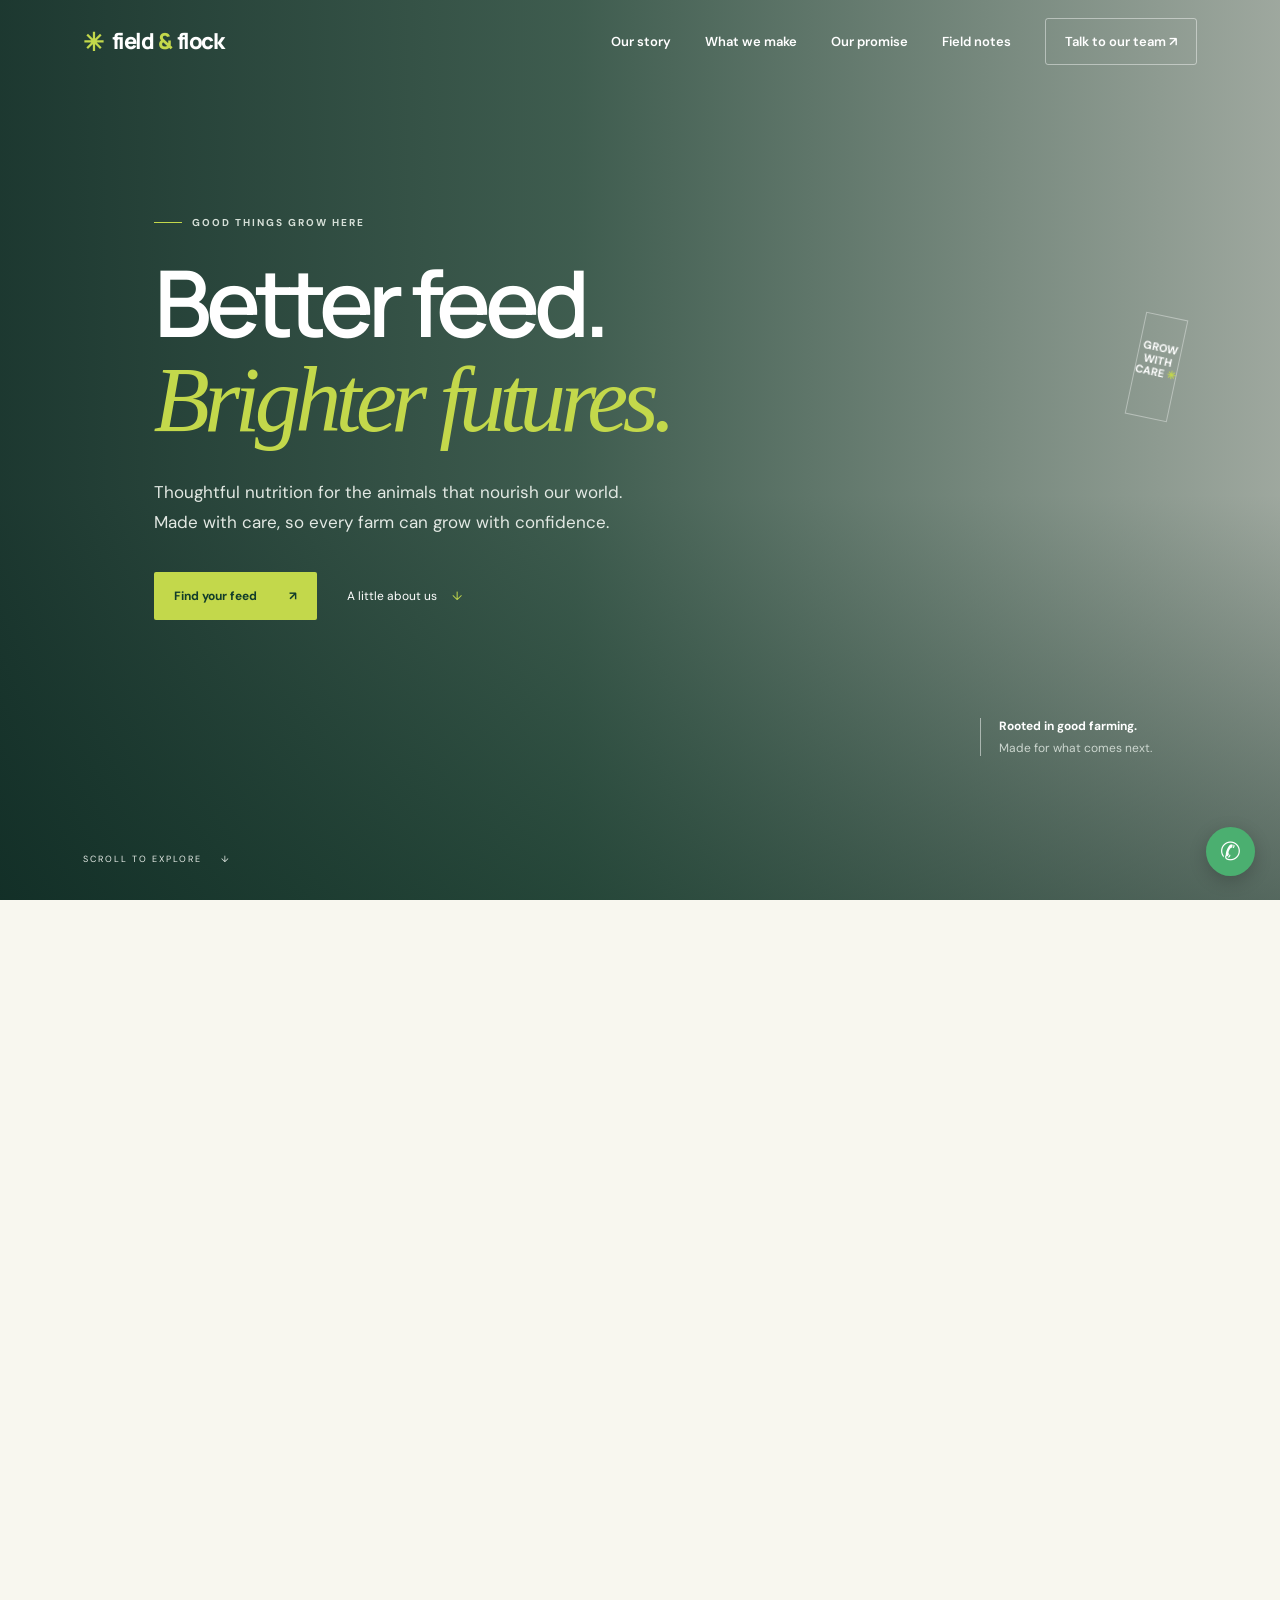
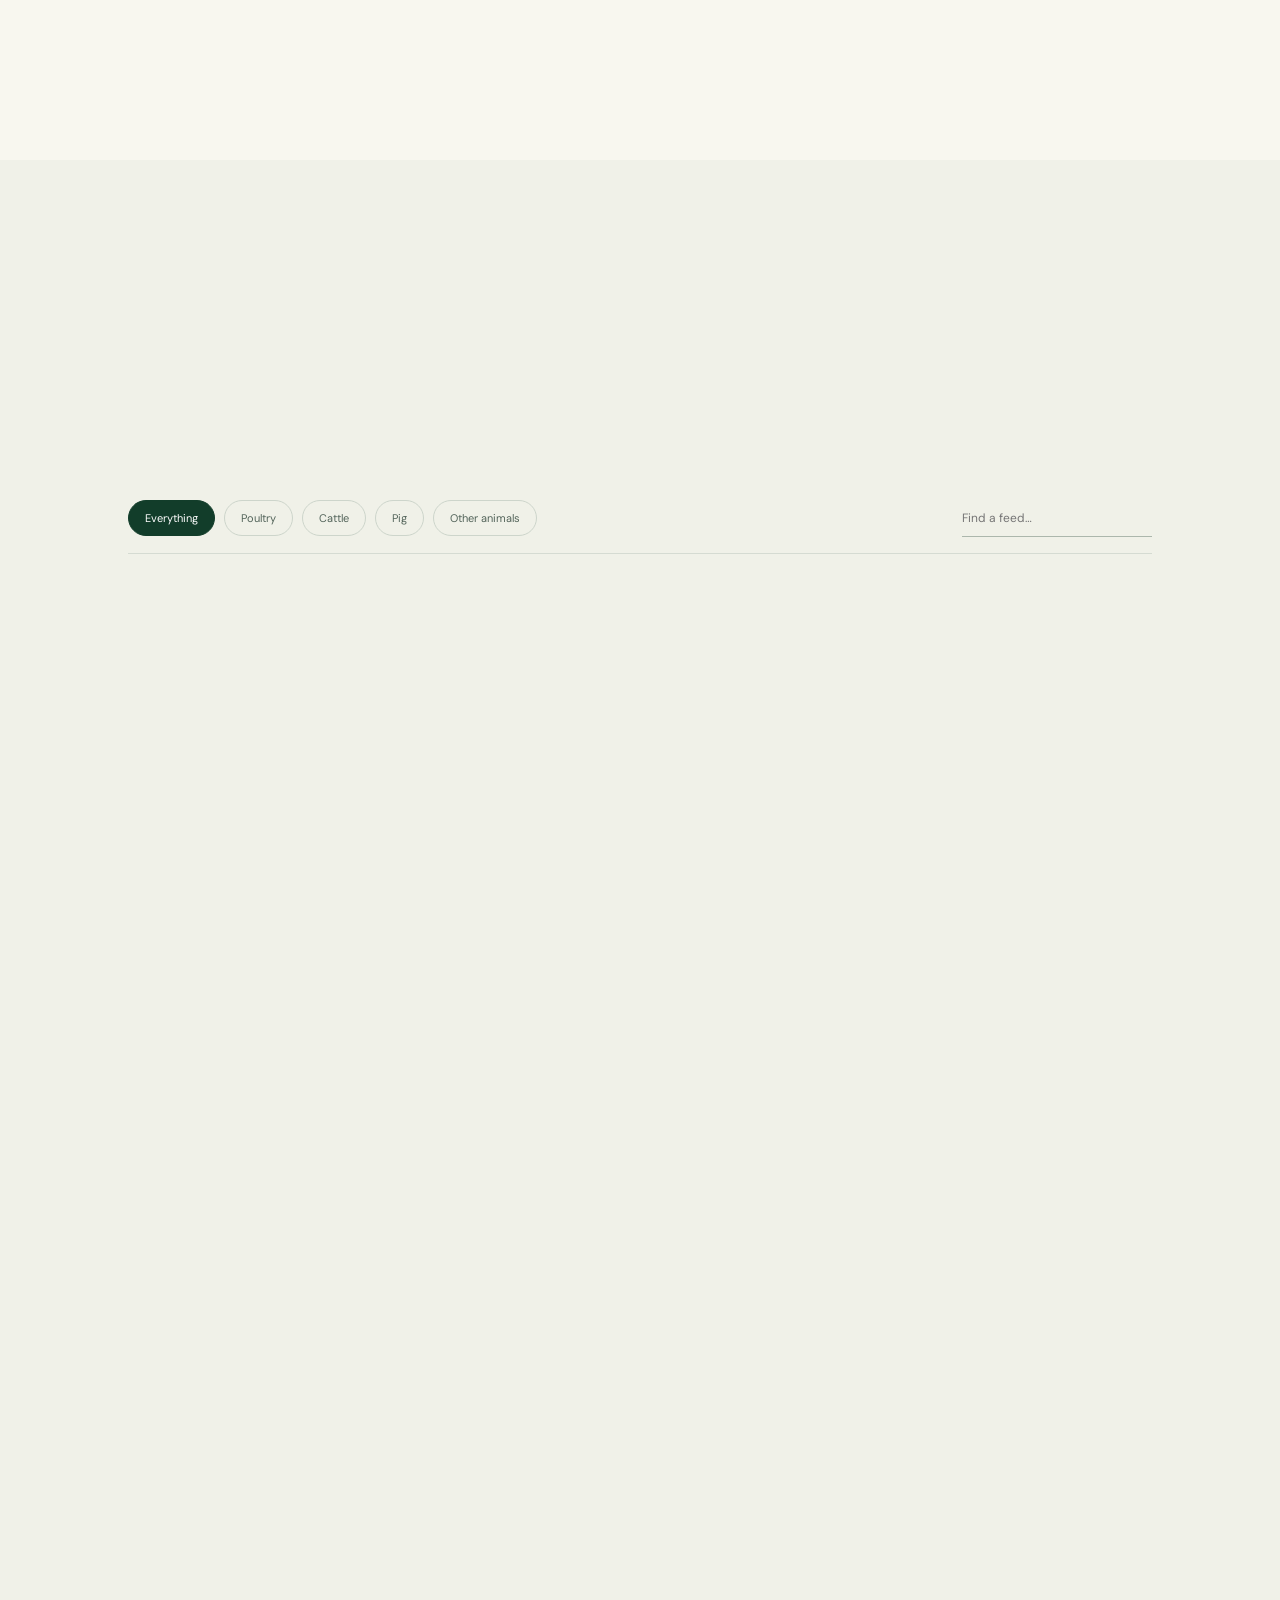
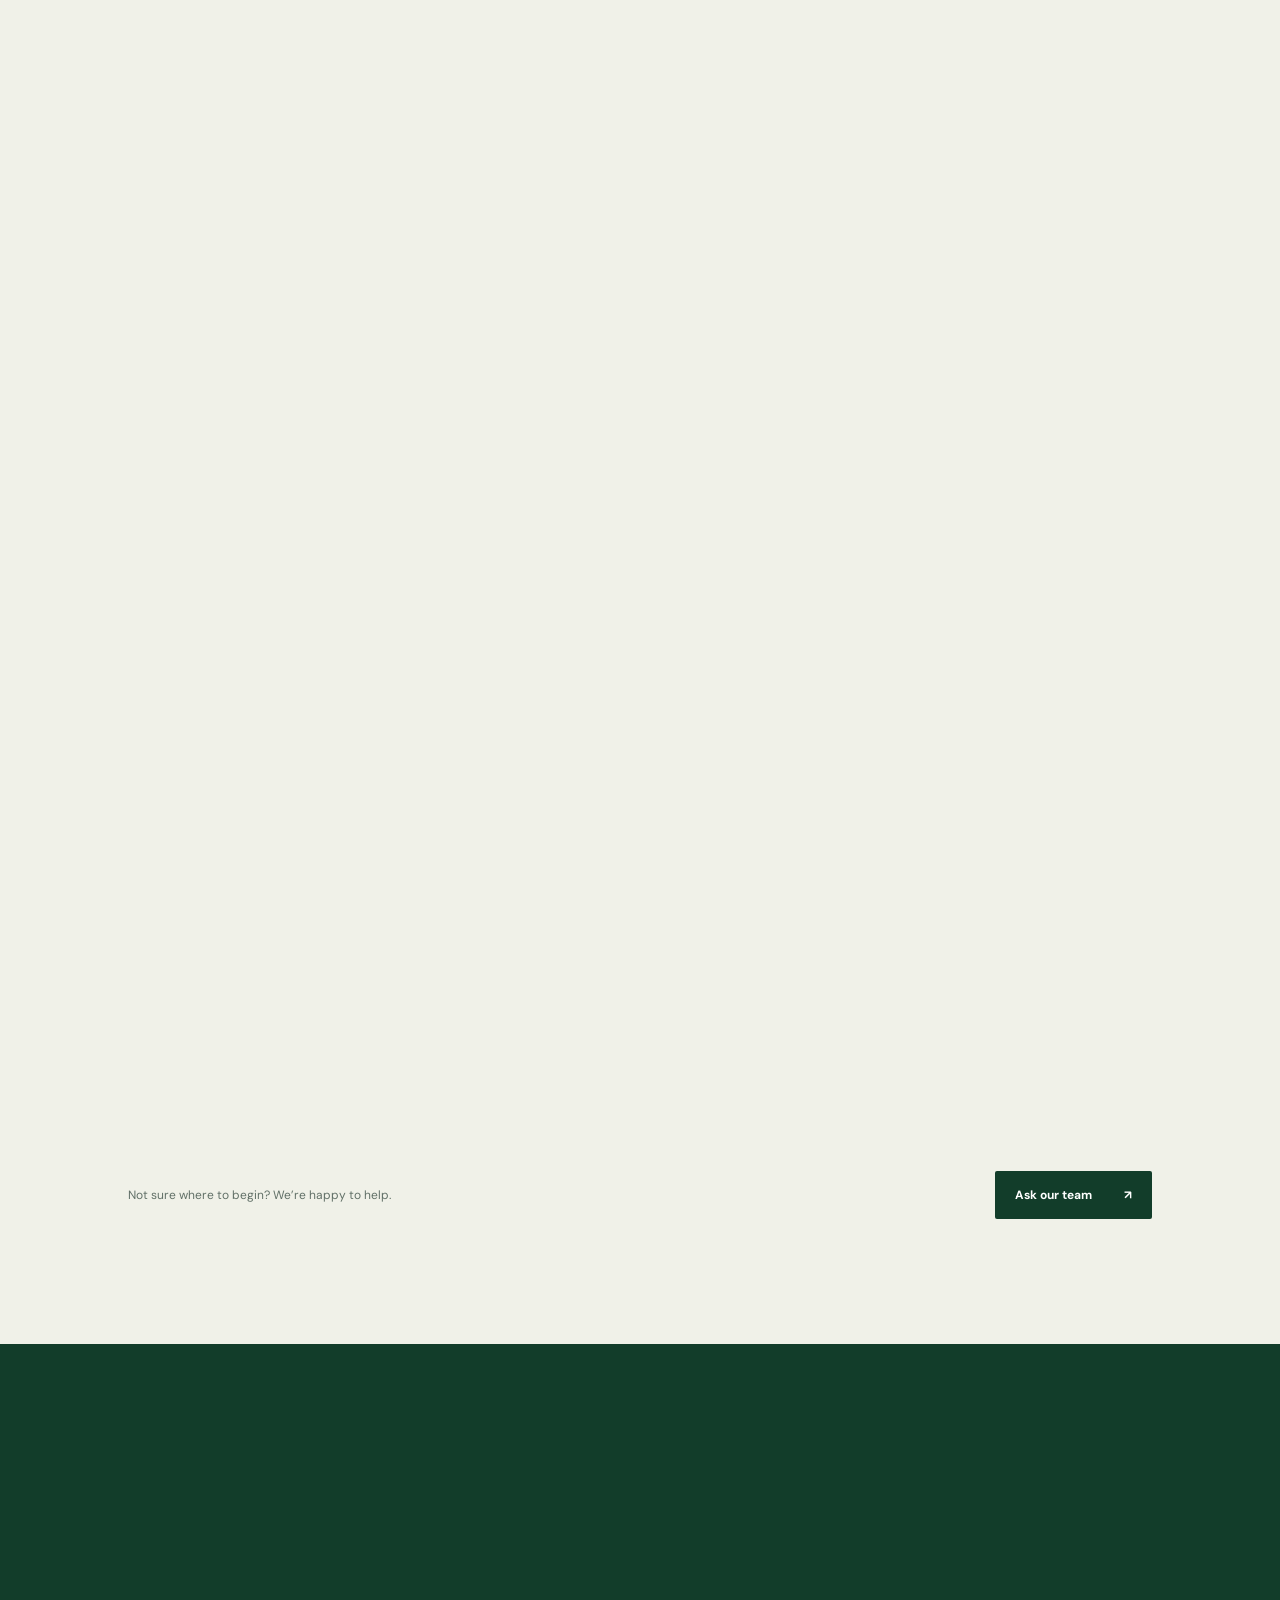
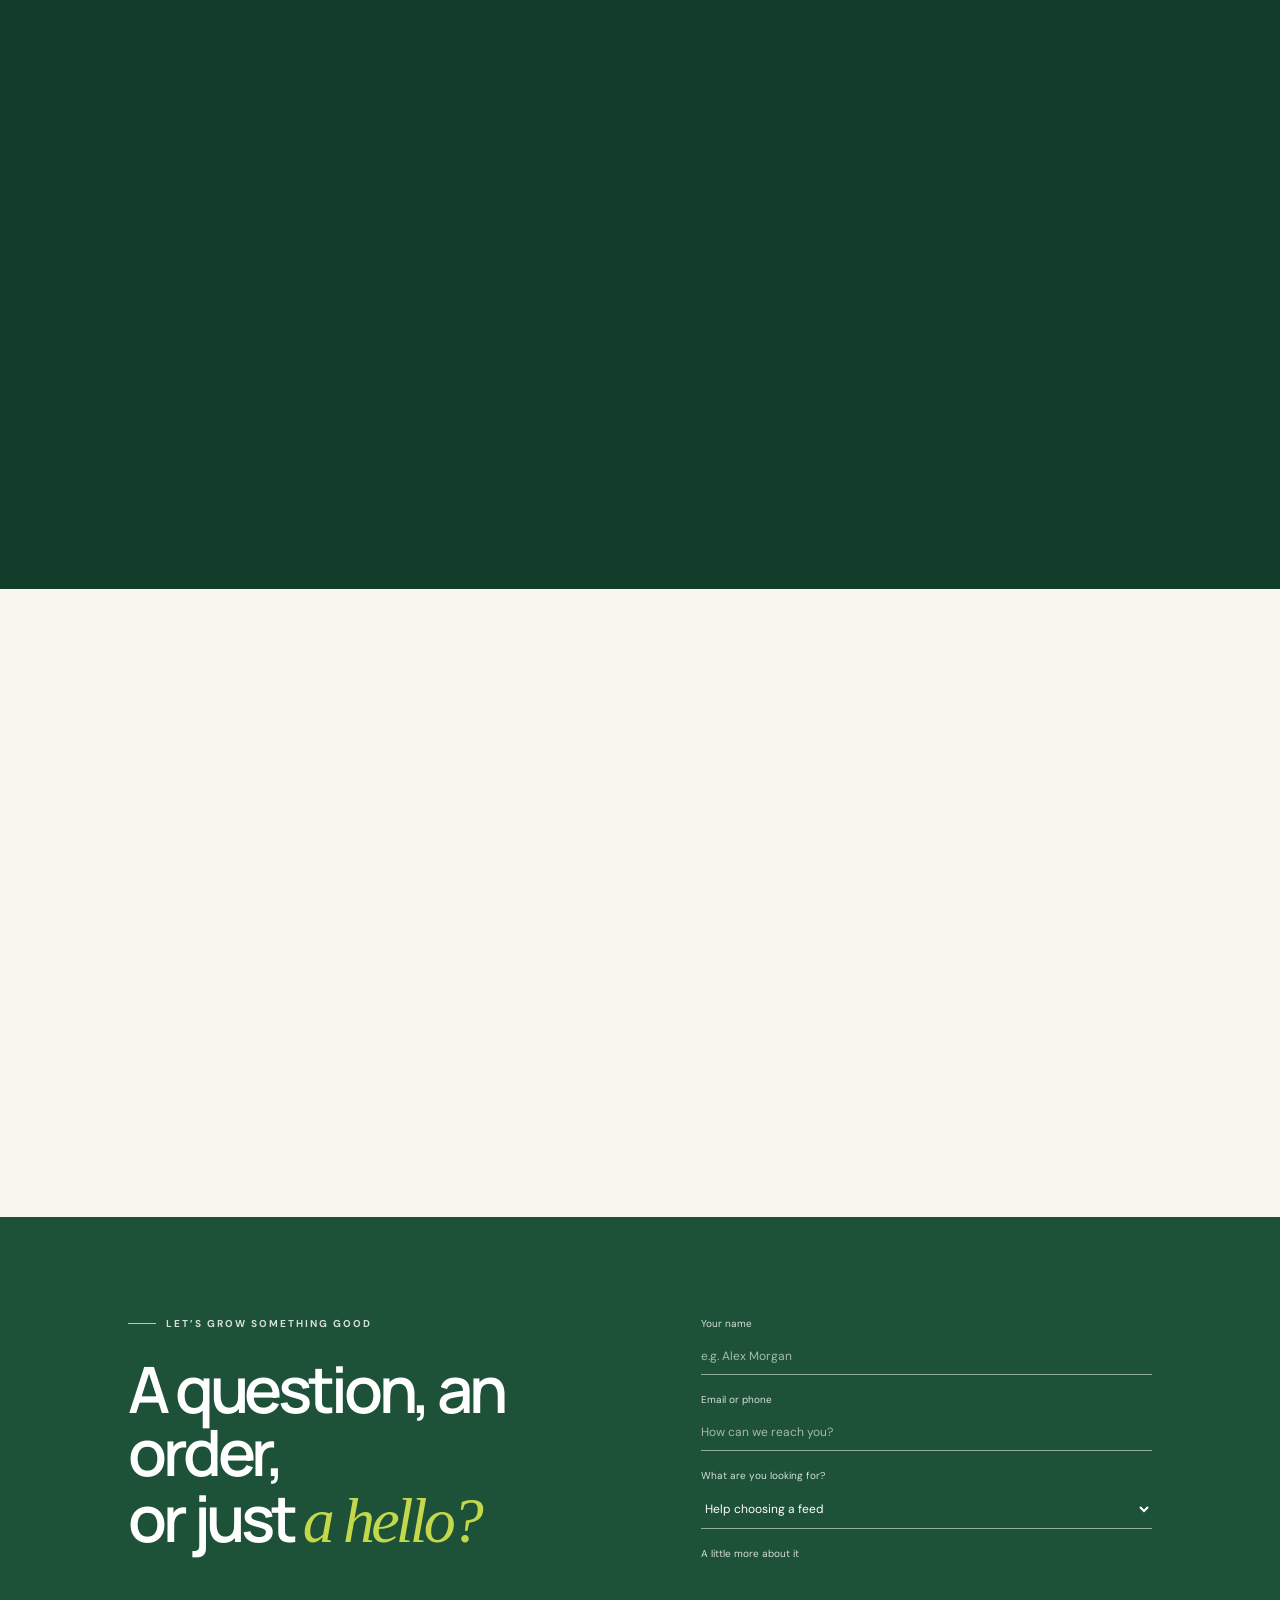
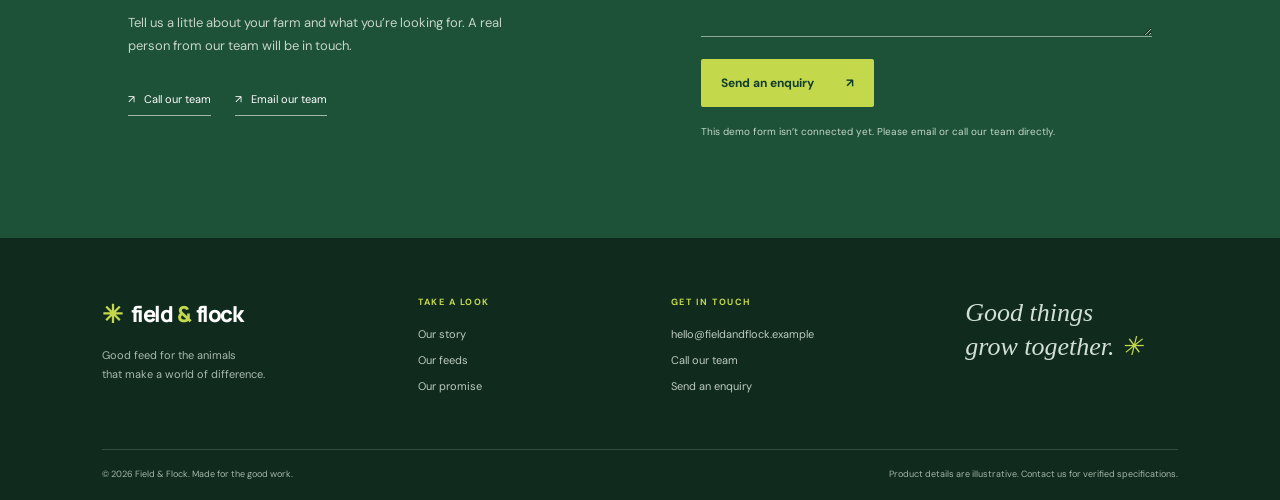
==== index.html @ 7412f7d8 "Project" ====
<!doctype html>
<html lang="en">
    <head>
        <meta charset="utf-8">
    <meta name="viewport" content="width=device-width,initial-scale=1">
    <meta name="description" content="Thoughtfully formulated animal nutrition for healthier herds, flocks and farms.">
    <meta property="og:title" content="Field & Flock — Better feed. Brighter futures.">
    <meta property="og:description" content="Premium animal nutrition made with care. Explore our feed range.">
    <title>Field & Flock — Better feed. Brighter futures.</title>
    <link rel="preconnect" href="https://fonts.googleapis.com">
    <link href="https://fonts.googleapis.com/css2?family=DM+Sans:wght@400;500;600;700&family=Manrope:wght@400;500;600;700;800&display=swap" rel="stylesheet">
    <link rel="stylesheet" href="style.css">
</head>
<body>
    <div class="progress">

    </div>
    <header>
        <a class="logo" href="#home">
            <span class="mark">✳
</span> field<span>&
</span>flock</a><button class="hamb" aria-label="Open menu">☰

    </button>
    <nav>
        <a href="#about">Our story</a>
        <a href="#products">What we make</a>
        <a href="#quality">Our promise</a>
        <a href="#journal">Field notes</a>
        <a class="navcta" href="#contact">Talk to our team ↗</a>
    </nav>
</header>
    <main>
        <section class="hero" id="home">
        <div class="shade">

        </div>
        <div class="hero-content">
            <div class="eyebrow light">
                <i>

                </i> GOOD THINGS GROW HERE</div>
                <h1>Better feed.<br>
                    <em>Brighter futures.</em>
                </h1>
                <p>Thoughtful nutrition for the animals that nourish our world. Made with care, so every farm can grow with confidence.</p>
                <div class="actions">
                    <a class="button lime" href="#products">Find your feed <span>
                        ↗</span>
                    </a>
                    <a class="textlink" href="#about">A little about us <span>↓

                    </span>
                </a>
            </div>
        </div>
        <div class="hero-note">
            <b>Rooted in good farming.</b>
            <span>Made for what comes next.</span>
        </div>
        <div class="scroll">SCROLL TO EXPLORE <span>↓

        </span>
    </div>
    <div class="hero-stamp">GROW<br>WITH<br>CARE <span>✳

    </span>
</div>
</section>
<section class="intro section" id="about">
    <div class="intro-image">
        <img loading="lazy" src="https://images.unsplash.com/photo-1516467508483-a7212febe31a?auto=format&fit=crop&w=1100&q=85" alt="Healthy cattle grazing in a green pasture">
        <div class="image-tag">Good farming starts<br>with good nutrition.</div>
    </div>
    <div class="intro-copy">
        <div class="eyebrow">
            <i>

            </i> A GOOD PLACE TO START</div>
            <h2>We believe better<br>feed makes <em>better days.</em>
            </h2>
            <p>At Field & Flock, we make dependable animal feed for the people who put their heart into farming. Every blend starts with carefully selected ingredients and a simple belief: healthy animals help build thriving farms.</p>
            <p>We’re a growing feed company, built around honest conversations, thoughtful nutrition and showing up for farmers, season after season.</p>
            <a class="underlink" href="#quality">What we stand for <span>↗

            </span>
        </a>
        <div class="values">
            <div>
                <b>01</b>
                <span>Made with care</span>
            </div>
            <div>
                <b>02</b>
                <span>Grounded in science</span>
            </div>
            <div>
                <b>03</b>
                <span>Here for farmers</span>
            </div></div>
        </div>
    </section>
    <section class="products section" id="products">
        <div class="section-head">
            <div>
                <div class="eyebrow">
                    <i>

                    </i> FEED FOR THE GOOD WORK</div>
                    <h2>A good fit for<br>
                        <em>every kind of farm.</em>
                    </h2>
                </div>
                <a class="underlink" href="#contact">Need a hand choosing? <span>↗

                </span>
            </a>
        </div>
        <div class="filters">
            <div class="chips">
                <button class="chip selected" data-filter="all">Everything</button>
                <button class="chip" data-filter="Poultry">Poultry</button>
                <button class="chip" data-filter="Cattle">Cattle</button>
                <button class="chip" data-filter="Pig">Pig</button>
                <button class="chip" data-filter="Other">Other animals</button>
            </div>
            <input id="search" placeholder="Find a feed…" aria-label="Search feeds">
        </div>
        <div class="grid" id="grid">

        </div>
        <div class="catalog">
            <span>Not sure where to begin? We’re happy to help.</span>
            <a class="button dark" href="#contact">Ask our team <span>↗

            </span>
        </a>
    </div>
</section>
<section class="manifesto" id="quality">
    <div class="manifesto-image">

    </div>
    <div class="manifesto-copy">
        <div class="eyebrow light"><i>

        </i> OUR PROMISE</div><h2>Good feed.<br>Good people.<br>
            <em>Good things ahead.</em>
        </h2><p>Quality is more than a checklist. It’s the care we put into ingredient sourcing, the thought behind each formulation, and the relationship that continues long after delivery.</p>
        <div class="promise-list">
            <div>
                <b>01</b>
                <span>
                    <strong>Ingredients with intention</strong>
                    <small>We choose inputs with care and consistency in mind.</small>
                </span>
            </div>
            <div>
                <b>02</b>
                <span>
                    <strong>Nutrition that makes sense</strong>
                    <small>Purposeful blends designed around animal needs.</small>
                </span>
            </div>
            <div>
                <b>03</b>
                <span>
                    <strong>People who pick up</strong>
                    <small>Friendly support from people who understand farms.</small>
                </span>
            </div>
        </div>
        <small class="disclaimer">Product specifications and availability vary. Ask our team for current details.</small>
    </div>
</section>
<section class="notes section" id="journal">
    <div class="section-head">
        <div>
            <div class="eyebrow">
                <i>

                </i> FROM THE FIELD</div>
                <h2>A few things we’ve<br><em>been thinking about.</em></h2>
            </div><span class="quiet">A little know-how goes a long way.</span>
        </div>
        <div class="articles">
            <article>
                <img loading="lazy" src="https://images.unsplash.com/photo-1500382017468-9049fed747ef?auto=format&fit=crop&w=900&q=80" alt="Morning light over green farmland">
                <span>ON THE FARM · 4 MIN READ</span>
                <h3>Small routines that make feeding time count</h3>
                <a href="#contact">Let’s talk good habits ↗</a></article><article>
                    <img loading="lazy" src="https://images.unsplash.com/photo-1546445317-29f4545e9d53?auto=format&fit=crop&w=900&q=80" alt="Chickens in a sunny farmyard">
                    <span>POULTRY · 3 MIN READ</span>
                    <h3>What to keep in mind as your flock grows</h3>
                    <a href="#contact">Ask us about your flock ↗</a>
                </article>
                <article>
                    <img loading="lazy" src="https://images.unsplash.com/photo-1523742811257-3f854b7f1c1e?auto=format&fit=crop&w=900&q=80" alt="Farmer tending to crops">
                    <span>GOOD GROWING · 5 MIN READ</span>
                    <h3>Getting to know what’s in the feed bag</h3>
                    <a href="#contact">We’re here to help ↗</a>
                </article>
            </div>
        </section>
        <section class="quote section" id="contact"><div class="quote-copy">
            <div class="eyebrow light"><i>

            </i> LET’S GROW SOMETHING GOOD</div>
            <h2>A question, an order,<br>or just <em>a hello?</em>
            </h2><p>Tell us a little about your farm and what you’re looking for. A real person from our team will be in touch.</p>
            <div class="contact-lines">
                <a href="tel:+10000000000">↗ &nbsp; Call our team</a>
                <a href="mailto:hello@fieldandflock.example">↗ &nbsp; Email our team</a>
            </div>
        </div>
        <form id="quote-form">
            <label>Your name<input name="name" required placeholder="e.g. Alex Morgan">
            </label>
            <label>Email or phone<input name="reply" required placeholder="How can we reach you?">
            </label>
            <label>What are you looking for?<select name="interest"><option>Help choosing a feed</option>
                <option>Poultry feed</option><option>Cattle feed</option>
                <option>Pig feed</option>
                <option>Other animal feed</option>
                <option>Something else</option>
            </select>
        </label>
        <label>A little more about it<textarea name="message" rows="3" placeholder="Farm, quantity, questions — anything helps.">
        </textarea>
    </label>
    <button class="button lime" type="submit">Send an enquiry <span>↗
    </span>
</button>
<div class="form-status" aria-live="polite">This demo form isn’t connected yet. Please email or call our team directly.</div>
</form>
</section>
</main>
<footer>
    <div class="footer-main">
        <div>
            <a class="logo footlogo" href="#home">
                <span class="mark">✳

                </span> field<span>&

                </span>flock</a>
                <p>Good feed for the animals<br>that make a world of difference.</p>
            </div>
            <div><b>TAKE A LOOK</b>
                <a href="#about">Our story</a>
                <a href="#products">Our feeds</a>
                <a href="#quality">Our promise</a>
            </div>
            <div>
                <b>GET IN TOUCH</b>
                <a href="mailto:hello@fieldandflock.example">hello@fieldandflock.example</a>
                <a href="tel:+10000000000">Call our team</a>
                <a href="#contact">Send an enquiry</a>
            </div>
            <div class="foot-note">Good things<br>grow together. <span>✳

            </span>
        </div>
    </div>
    <div class="footer-bottom">
        <span>© 2026 Field & Flock. Made for the good work.</span>
        <span>Product details are illustrative. Contact us for verified specifications.</span>
    </div>
    </footer>
    <a class="whatsapp" href="https://wa.me/10000000000?text=Hello%2C%20I%20would%20like%20to%20know%20more%20about%20your%20animal%20feeds%20and%20product%20prices." target="_blank" rel="noopener" aria-label="Chat on WhatsApp">✆

    </a>
    <button class="top" aria-label="Back to top">↑

    </button>
    <div class="modal" id="modal" aria-hidden="true">
        <div class="modal-box">
            <button class="close" aria-label="Close">×

            </button>
            <div id="modal-body">

            </div>
        </div>
    </div>
    <script src="script.js">

    </script>
    </body>
    </html>
---- style.css ----
:root{
    --forest:#123d2a;
    --green:#238b45;
    --lime:#c3d84b;
    --cream:#f8f7ef;
    --ink:#17231d;
    --muted:#69756d;
    --serif:Georgia,'Times New Roman',serif
}*{box-sizing:border-box}
html{scroll-behavior:smooth;
    scroll-padding-top:76px
}
body{
    margin:0;
    background:var(--cream);
    color:var(--ink);
    font:15px 'DM Sans',sans-serif
}
h1,h2,h3,p{margin-top:0}h1,h2{font:600 clamp(3rem,6vw,5.7rem)/.98 'Manrope',sans-serif;letter-spacing:-.065em}
h2{font-size:clamp(2.7rem,4.6vw,4.6rem)}h1 em,h2 em{font:italic 500 1em var(--serif);
    letter-spacing:-.06em
}
a{color:inherit;
    text-decoration:none}button,input,textarea,select{font:inherit}
    header{
        height:82px;
        position:fixed;
        z-index:10;
        top:0;
        left:0;
        width:100%;
        display:flex;
        align-items:center;
        justify-content:space-between;
        padding:0 6.5%;color:#fff;transition:.3s
    }
        header.scrolled{
            background:#fff;
            color:var(--forest);
            box-shadow:0 5px 25px #123d2a15
        }
        .logo{font:800 22px Manrope;
            letter-spacing:-1.5px;
            display:flex;
            align-items:center;
            gap:5px}.logo span:not(.mark){color:var(--lime)}.mark{font-size:25px;color:var(--lime);
                margin-right:4px
            }
            nav{display:flex;
                align-items:center;
                gap:34px;
                font-size:13px;
                font-weight:600
            }
            nav a{transition:.2s
            }
            nav a:hover{
                color:var(--lime
                )}
                .navcta{padding:14px 19px;
                    border:1px solid #ffffff70;
                    border-radius:3px
                }
                .scrolled .navcta{border-color:#123d2a30
                }
                .hamb{
                    display:none;
                    background:none;
                    color:inherit;
                    border:0;
                    font-size:25px
                }
                .hero{
                    height:100vh;
                    min-height:710px;
                    background:url('https://images.unsplash.com/photo-1500595046743-cd271d694d30?auto=format&fit=crop&w=2200&q=90') center 48%/cover;
                    position:relative;
                    color:white;
                    overflow:hidden
                }
                .shade{
                    position:absolute;
                    inset:0;
                    background:linear-gradient(90deg,#09271fea 0%,#0d3324c9 45%,#112b2063 100%),linear-gradient(0deg,#09271e80,transparent 45%)
                }
                .hero-content{
                    position:absolute;
                    left:12%;
                    top:24%;
                    max-width:760px;
                    animation:rise .8s ease both
                }
                .eyebrow{
                    font-size:10px;
                    font-weight:700;
                    letter-spacing:2px;
                    color:#64776b;display:flex;
                    gap:10px;
                    align-items:center;
                    margin-bottom:28px
                }
                .eyebrow i{
                    height:1px;
                    width:28px;
                    background:var(--green)
                }
                .eyebrow.light{
                    color:#d6e0d8
                }
                .eyebrow.light i{
                    background:var(--lime)
                }
                .hero h1{
                    font-size:clamp(3.8rem,7.2vw,7rem);
                    margin-bottom:25px
                }
                .hero h1 em{
                    color:var(--lime)}.hero-content>p{font-size:17px;
                        line-height:1.75;
                        color:#e2e8e3;
                        max-width:480px
                    }
                    .actions{
                        display:flex;
                        align-items:center;
                        gap:30px;
                        margin-top:34px
                    }
                    .button{
                        display:inline-flex;
                        justify-content:space-between;
                        align-items:center;
                        gap:32px;
                        padding:16px 20px;
                        border:0;
                        border-radius:2px;
                        font-weight:700;
                        font-size:12px;
                        cursor:pointer;
                        transition:.25s
                    }
                    .button:hover{
                        transform:translateY(-3px);
                        box-shadow:0 10px 25px #0002
                    }
                    .lime{
                        background:var(--lime);
                        color:var(--forest)
                    }
                    .dark{
                        background:var(--forest);
                        color:white
                    }
                    .textlink{
                        font-size:12px}.textlink span{margin-left:12px;
                            color:var(--lime)
                        }
                        .hero-note{
                            position:absolute;
                            right:10%;
                            bottom:16%;
                            border-left:1px solid #ffffff80;
                            padding-left:18px;
                            display:grid;
                            gap:6px;
                            font-size:12px
                        }
                        .hero-note span{
                            color:#ccd6cf
                        }
                        .scroll{
                            position:absolute;
                            bottom:35px;
                            left:6.5%;
                            font-size:9px;
                            letter-spacing:2px;
                            color:#e7ede8}.scroll span{margin-left:15px
                            }
                            .hero-stamp{
                                position:absolute;
                                right:8%;
                                top:35%;
                                border:1px solid #ffffff60;
                                border-radius:50
                                width:104px;
                                height:104px;text-align:center;
                                padding-top:25px;
                                font-size:11px;
                                font-weight:bold;
                                line-height:1.15;
                                transform:rotate(12deg)
                            }
                            .hero-stamp span{
                                color:var(--lime)
                            }
                            .section{padding:125px 10%
                            }
                            .intro{
                                display:grid;
                                grid-template-columns:1fr 1fr;
                                gap:9%;
                                align-items:center
                            }
                            .intro-image{
                                height:610px;
                                position:relative
                            }
                            .intro-image img{
                                width:100%;
                                height:100%;
                                object-fit:cover;
                                border-radius:3px
                            }
                            .image-tag{
                                position:absolute;
                                bottom:28px;
                                left:-25px;
                                background:var(--lime);
                                padding:22px 25px;
                                font:italic 20px var(--serif);
                                line-height:1.2
                            }
                            .intro-copy h2{
                                margin-bottom:28px
                            }
                            .intro-copy p{
                                color:#647067;
                                line-height:1.85;
                                font-size:14px
                            }
                            .underlink{
                                display:inline-flex;
                                gap:32px;
                                padding:10px 0;
                                border-bottom:1px solid #afbaae;
                                font-size:12px;
                                font-weight:bold;
                                margin-top:10px
                            }
                            .underlink span{
                                color:var(--green)
                            }
                            .values{
                                border-top:1px solid #dbe0d7;
                                margin-top:35px;
                                padding-top:22px;
                                display:flex;
                                justify-content:space-between
                            }
                            .values div{
                                display:grid;
                                gap:9px;
                                font-size:11px
                            }.values b{
                                font-size:11px;
                                color:var(--green)
                            }
                            .products{
                                background:#f0f1e8}
                                .section-head{
                                    display:flex;
                                    justify-content:space-between;
                                    align-items:end
                                }
                                .section-head h2{
                                    margin-bottom:0
                                }
                                .filters{
                                    display:flex;
                                    justify-content:space-between;
                                    align-items:center;
                                    margin:48px 0 28px;
                                    border-bottom:1px solid #d5dbd2;
                                    padding-bottom:16px
                                }
                                .chips{
                                    display:flex;
                                    gap:9px
                                }
                                .chip{
                                    background:transparent;
                                    border:1px solid #cdd5cb;
                                    border-radius:30px;
                                    padding:10px 16px;font-size:11px;
                                    color:#53645a;
                                    cursor:pointer
                                }
                                .chip.selected,.chip:hover{
                                    background:var(--forest);
                                    color:white;
                                    border-color:var(--forest)
                                }
                                #search{
                                    border:0;
                                    border-bottom:1px solid #acb7ac;
                                    background:transparent;
                                    padding:10px 0;
                                    outline:none;
                                    width:190px;font-size:12px
                                }
                                .grid{
                                    display:grid;
                                    grid-template-columns:repeat(4,1fr);
                                    gap:16px
                                }
                                .product{
                                    background:#fff;
                                    min-width:0;
                                    transition:.3s
                                }
                                .product:hover{
                                    transform:translateY(-5px);
                                    box-shadow:0 16px 35px #21332614
                                }
                                .bag{
                                    height:220px;
                                    display:grid;place-items:center;
                                    background:#e6eadf;
                                    overflow:hidden;
                                    position:relative
                                }
                                .bag:before{
                                    content:'';
                                    position:absolute;
                                    width:180px;
                                    height:180px;
                                    border:1px solid #fff9;
                                    border-radius:50%
                                }
                                .feedbag{
                                    width:104px;
                                    height:150px;
                                    clip-path:polygon(13% 0,87% 0,100% 100%,0 100%);
                                    background:linear-gradient(90deg,#d5a647,#f1d183 35%,#b77a27);
                                    box-shadow:inset 0 0 14px #70430c77;
                                    position:relative;
                                    z-index:1;
                                    display:grid;align-content:center;
                                    text-align:center;
                                    padding:12px;
                                    color:#fff
                                }
                                .feedbag.green{
                                    background:linear-gradient(90deg,#256648,#58a076 40%,#164732)
                                }
                                .feedbag.red{
                                    background:linear-gradient(90deg,#b54a36,#e77a50 45%,#973622)
                                }
                                .feedbag.blue{
                                    background:linear-gradient(90deg,#49778a,#91bbc0 40%,#335e72)
                                }
                                .feedbag b{
                                    font:800 12px Manrope;
                                    line-height:1.1
                                }
                                .feedbag small{
                                    font-size:7px;
                                    letter-spacing:2px;
                                    margin:8px 0
                                }
                                .feedbag span{
                                    border-top:1px solid #ffffff75;
                                    padding-top:6px;
                                    font-size:8px
                                }
                                .prod-copy{
                                    padding:17px
                                }
                                .badge{
                                    font-size:9px;
                                    -spacing:1px;
                                    text-transform:uppercase;
                                    color:var(--green);
                                    font-weight:700
                                }
                                .prod-copy h3{
                                    font:700 17px Manrope;
                                    margin:9px 0
                                }
                                .prod-copy p{
                                    color:#778078;
                                    font-size:11px;
                                    line-height:1.6;
                                    min-height:38px
                                }
                                .pack{font-size:10px;
                                    color:#637369;
                                    border-top:1px solid #e8ebe5;
                                    padding-top:10px
                                }
                                .card-actions{
                                    display:flex;
                                        justify-content:space-between;
                                        margin-top:17px
                                    }
                                    .card-actions button{
                                        background:none;
                                        border:0;
                                        padding:0;
                                        color:var(--forest);
                                        font-size:10px;
                                        font-weight:bold;
                                        cursor:pointer
                                    }
                                    .card-actions button:last-child{
                                        color:var(--green)
                                    }
                                    .catalog{
                                        display:flex;
                                        justify-content:space-between;
                                        align-items:center;
                                        padding-top:35px;
                                        font-size:12px;
                                        color:#617067
                                    }
                                    .manifesto
                                    {
                                        display:grid;
                                        grid-template-columns:1fr 1fr;
                                        background:var(--forest);
                                        color:white;
                                        min-height:750px
                                    }
                                    .manifesto-image{
                                        background:url('https://images.unsplash.com/photo-1500382017468-9049fed747ef?auto=format&fit=crop&w=1200&q=85') center/cover
                                    }
                                    .manifesto-copy{
                                        padding:100px 14% 75px
                                    }
                                    .manifesto-copy h2{
                                        font-size:clamp(3rem,5vw,5rem)
                                    }
                                    .manifesto-copy h2 em{
                                        color:var(--lime)
                                    }.manifesto-copy>p{
                                            line-height:1.8;
                                            color:#c2d0c5;
                                            font-size:13px;
                                            max-width:440px
                                        }
                                        .promise-list{
                                            margin-top:38px
                                        }
                                        .promise-list>div{
                                            display:flex;
                                            gap:22px;
                                            border-top:1px solid #ffffff38;
                                            padding:19px 0
                                        }
                                        .promise-list b{
                                            color:var(--lime);
                                            font-size:11px
                                        }
                                        .promise-list span{
                                            display:grid;
                                            gap:6px
                                        }
                                        .promise-list strong{
                                            font-size:12px
                                        }
                                        .promise-list small{
                                            font-size:11px;
                                            color:#becbc1
                                        }
                                        .disclaimer{
                                            display:block;
                                            margin-top:32px;
                                            color:#a1b5a5;
                                            font-size:9px
                                        }
                                        .notes .section-head{
                                            margin-bottom:48px
                                        }
                                        .quiet{
                                            font-size:12px;
                                            color:#788279
                                        }
                                        .articles{
                                            display:grid;
                                            grid-template-columns:repeat(3,1fr);
                                            gap:24px
                                        }
                                        .articles article img{
                                            width:100%;
                                            height:245px;
                                            object-fit:cover;
                                            margin-bottom:19px;
                                            transition:.4s
                                        }
                                        .articles article{
                                            overflow:hidden
                                        }
                                        .articles article:hover img{
                                            transform:scale(1.025)
                                        }
                                        .articles article>span{
                                            font-size:9px;
                                            color:#728175;
                                            letter-spacing:1px
                                        }
                                        .articles h3{
                                            font:600 20px/1.3 Manrope;
                                            letter-spacing:-.5px;
                                            margin:12px 0 20px
                                        }
                                        .articles a{
                                            font-size:11px;
                                            font-weight:bold;
                                            color:var(--green)
                                        }
                                        .quote{
                                            background:#1d5138;
                                            color:white;
                                            display:grid;
                                            grid-template-columns:1fr 1fr;
                                            gap:12%;
                                            padding-top:100px;
                                            padding-bottom:100px
                                        }
                                        .quote h2{
                                            font-size:clamp(3rem,5vw,5rem)
                                        }
                                        .quote h2 em{
                                            color:var(--lime)
                                        }
                                        .quote-copy>p{
                                            color:#c5d4c9;
                                            font-size:13px;
                                            line-height:1.8;
                                            max-width:380px
                                        }
                                        .contact-lines{
                                            display:flex;
                                            gap:24px;
                                            margin-top:35px
                                        }
                                        .contact-lines a{
                                            font-size:11px;
                                            border-bottom:1px solid #a2b9a7;
                                            padding-bottom:9px
                                        }
                                        .quote form{
                                            display:grid;
                                            gap:18px
                                        }
                                        .quote label{
                                            display:grid;
                                            gap:8px;
                                            font-size:10px;
                                            color:#d4e1d8
                                        }.quote input,.quote textarea,.quote select{
                                            width:100%;
                                            border:0;
                                            border-bottom:1px solid #8dad98;
                                            background:transparent;
                                            padding:10px 0;
                                            color:white;
                                            outline:none;
                                            font-size:12px;
                                            border-radius:0
                                        }
                                        .quote select option{
                                            color:var(--ink)
                                        }
                                        .quote input::placeholder,.quote textarea::placeholder{
                                            color:#a5bba9
                                        }
                                        .quote form .button{
                                            justify-self:start;
                                            margin-top:4px
                                        }
                                        .form-status{
                                            font-size:10px;
                                            color:#c4d7c9
                                        }
                                        footer{
                                            background:#102b1e;
                                            color:#e4ebe5;
                                            padding:58px 8% 20px
                                        }
                                        .footer-main{
                                            display:grid;
                                            grid-template-columns:1.3fr 1fr 1.2fr 1fr;
                                            gap:40px;
                                            padding-bottom:55px
                                        }
                                        .footlogo{
                                            color:#fff
                                        }.footer-main p{
                                            font-size:11px;
                                            line-height:1.7;
                                            color:#a8b9ac;
                                            margin-top:15px
                                        }
                                        .footer-main>div:nth-child(2),.footer-main>div:nth-child(3){
                                            display:grid;
                                            align-content:start;
                                            gap:12px;
                                            font-size:11px;
                                            color:#bdcbbf
                                        }
                                        .footer-main b{
                                            font-size:9px;
                                            letter-spacing:1.5px;
                                            color:var(--lime);
                                            margin-bottom:7px
                                        }
                                        .foot-note{
                                            font:italic 26px/1.3 var(--serif);
                                            color:#d2dfd4
                                        }
                                        .foot-note span{
                                            color:var(--lime)
                                        }
                                        .footer-bottom{
                                            border-top:1px solid #ffffff26;
                                            padding-top:18px;
                                            display:flex;
                                            justify-content:space-between;
                                            font-size:9px;
                                            color:#a3b5a7
                                        }
                                        .whatsapp{position:fixed;
                                            z-index:8;
                                            right:25px;
                                            bottom:24px;
                                            width:49px;
                                            height:49px;
                                            border-radius:50%;
                                            background:#4baf70;
                                            color:white;
                                            display:grid;
                                            place-items:center;
                                            font-size:25px;
                                            box-shadow:0 5px 18px #0003
                                        }
                                        .top{
                                            position:fixed;
                                            bottom:28px;
                                            left:25px;
                                            z-index:8;
                                            border:0;
                                            background:white;
                                            color:var(--forest);
                                            width:38px;
                                            height:38px;
                                            border-radius:50%;
                                            box-shadow:0 4px 15px #0002;
                                            cursor:pointer;
                                            opacity:0;
                                            pointer-events:none;
                                            transition:.2s
                                        }
                                        .top.show{
                                            opacity:1;
                                            pointer-events:auto
                                        }
                                        .progress{
                                            position:fixed;
                                            z-index:20;
                                            left:0;
                                            top:0;
                                            height:3px;
                                            background:var(--lime);
                                            width:0
                                        }
                                        .modal{
                                            position:fixed;
                                            z-index:30;
                                            inset:0;
                                            background:#07170fd9;
                                            display:none;
                                            place-items:center;
                                            padding:20px
                                        }
                                        .modal.open{
                                            display:grid
                                        }
                                        .modal-box{
                                            background:var(--cream);
                                            max-width:650px;
                                            width:100%;
                                            padding:42px;
                                            position:relative
                                        }
                                        .close{
                                            position:absolute;
                                            right:17px;
                                            top:13px;
                                            font-size:28px;
                                            border:0;
                                            background:none;
                                            cursor:pointer
                                        }
                                        .modal-box h2{
                                            font-size:38px
                                        }
                                            .modal-box p{
                                                line-height:1.7;
                                                color:#536359
                                            }
                                            .modal-spec{
                                                background:#e9ecdf;
                                                padding:15px;
                                                font-size:12px;
                                                line-height:1.8
                                            }
                                            .reveal{
                                                opacity:0;
                                                transform:translateY(25px);
                                                transition:.7s
                                            }.reveal.visibl
                                            e{
                                                opacity:1;
                                                transform:none
                                            }
                                            @keyframes rise{
                                                from{
                                                    opacity:0;
                                                    transform:translateY(25px)}to{opacity:1;
                                                        transform:none
                                                    }
                                                }
                                                @media(max-width:900px){
                                                    header
                                                    {padding:0 5%}nav{
                                                        gap:17px
                                                    }
                                                    .section{
                                                        padding:90px 7%
                                                    }
                                                    .intro{
                                                        gap:5%
                                                    }
                                                    .grid{
                                                        grid-template-columns:repeat(2,1fr)
                                                    }.manifesto-copy{
                                                        padding:75px 9%
                                                    }
                                                    .hero-content{left:8%}
                                                }
                                                @media(max-width:650px){
                                                    header{
                                                        height:70p
                                                    }
                                                    .hamb{
                                                        display:block
                                                    }
                                                    nav{
                                                        display:none;
                                                        position:absolute;
                                                        top:70px;
                                                        left:0;
                                                        width:100%;
                                                        padding:25px;
                                                        background:white;
                                                        color:var(--forest);
                                                        box-shadow:0 15px 22px #0002;
                                                        align-items:stretch;
                                                        flex-direction:column;
                                                        gap:20px
                                                    }
                                                    nav.open{
                                                        display:flex
                                                    }
                                                    .navcta{
                                                        text-align:center
                                                    }.hero{
                                                        min-height:680px;
                                                        height:95vh;
                                                        background-position:58% center
                                                    }
                                                    .shade{
                                                        background:linear-gradient(90deg,#09271fe8,#0d3324a3 100%)
                                                    }
                                                    .hero-content{
                                                        top:25%;
                                                        left:7%;
                                                        right:7%
                                                    }
                                                    .hero h1{
                                                        font-size:clamp(3.3rem,14vw,5rem)
                                                    }
                                                    .hero-content>p{
                                                        font-size:15px
                                                    }
                                                    .hero-stamp{
                                                        display:none
                                                    }
                                                    .hero-note{
                                                        right:7%;
                                                        bottom:14%
                                                    }
                                                    .intro{
                                                        grid-template-columns:1fr;
                                                        gap:50px
                                                    }
                                                    .intro-image{
                                                        height:390px;
                                                        margin-left:14px
                                                    }
                                                    .intro-copy h2{
                                                        font-size:3.2rem
                                                    }
                                                    .values{
                                                        gap:12px
                                                    }
                                                    .values div{
                                                        font-size:9px
                                                    }
                                                    .section-head{
                                                        align-items:start;
                                                        gap:20px;
                                                        flex-direction:column
                                                    }
                                                    .section-head h2{
                                                        font-size:3rem
                                                    }
                                                    .filters{
                                                        align-items:flex-start;
                                                        flex-direction:column;
                                                        gap:16px
                                                    }
                                                    .chips{
                                                        flex-wrap:wrap
                                                    }
                                                    .grid{
                                                        gap:10px
                                                    }
                                                    .bag{
                                                        height:175px
                                                    }
                                                    .feedbag{
                                                        transform:scale(.85)
                                                    }
                                                    .prod-copy{
                                                        padding:12px
                                                    }.prod-copy h3{
                                                        font-size:15px
                                                    }.prod-copy p{
                                                        font-size:10px
                                                    }.card-actions{
                                                        gap:8px
                                                    }
                                                    .card-actions button{
                                                        font-size:9px
                                                    }
                                                    .catalog{
                                                        align-items:flex-start;
                                                        gap:20px;flex-direction:column
                                                    }
                                                    .manifesto{
                                                        grid-template-columns:1fr
                                                    }
                                                    .manifesto-image{
                                                        height:300px
                                                    }.manifesto-copy{
                                                        padding:65px 8%
                                                    }
                                                    .articles{
                                                        grid-template-columns:1fr;
                                                        gap:35px
                                                    }
                                                    .articles article img{
                                                        height:240px
                                                    }
                                                    .quote{
                                                        grid-template-columns:1fr;
                                                        gap:50px;
                                                        padding:75px 7%
                                                    }
                                                    .quote h2{
                                                        font-size:3.4rem
                                                    }.contact-lines{flex-wrap:wrap
                                                    }
                                                    .footer-main{
                                                        grid-template-columns:1fr 1fr;
                                                        gap:35px 20px
                                                    }
                                                    .foot-note
                                                    {
                                                        font-size:22px
                                                    }.footer-bottom{
                                                        gap:12px;flex-direction:column
                                                    }.modal-box{
                                                        padding:35px 23px
                                                   
                                                   
                                                   
                                                   
                                                   
                                                   
                                                   
                                                   
                                                   
                                                   
                                                   
                                                   
                                                   
                                                   
                                                   
                                                   
                                                   
                                                   
                                                   
                                                   
                                                   
                                                   
                                                   
                                                   
                                                   
                                                   
                                                   
                                                   
                                                   
                                                   
                                                   
                                                   
                                                   
                                                   
                                                   
                                                   
                                                   
                                                   
                                                   
                                                   
                                                   
                                                   
                                                   
                                                   
                                                   
                                                   
                                                   
                                                   
                                                   
                                                   
                                                   
                                                   
                                                   
                                                   
                                                   
                                                   
                                                   
                                                   
                                                   
                                                   
                                                   
                                                   
                                                   
                                                   
                                                   
                                                   
                                                   
                                                   
                                                   
                                                   
                                                   
                                                   
                                                    }
                                                    .modal-box h2{
                                                        font-size:30px
                                                    }
                                                }@media(prefers-reduced-motion:reduce)
                                                    {*,*:before,*:after{scroll-behavior:auto!important;
                                                        animation-duration:.01ms!important;transition-duration:.01ms!important}}
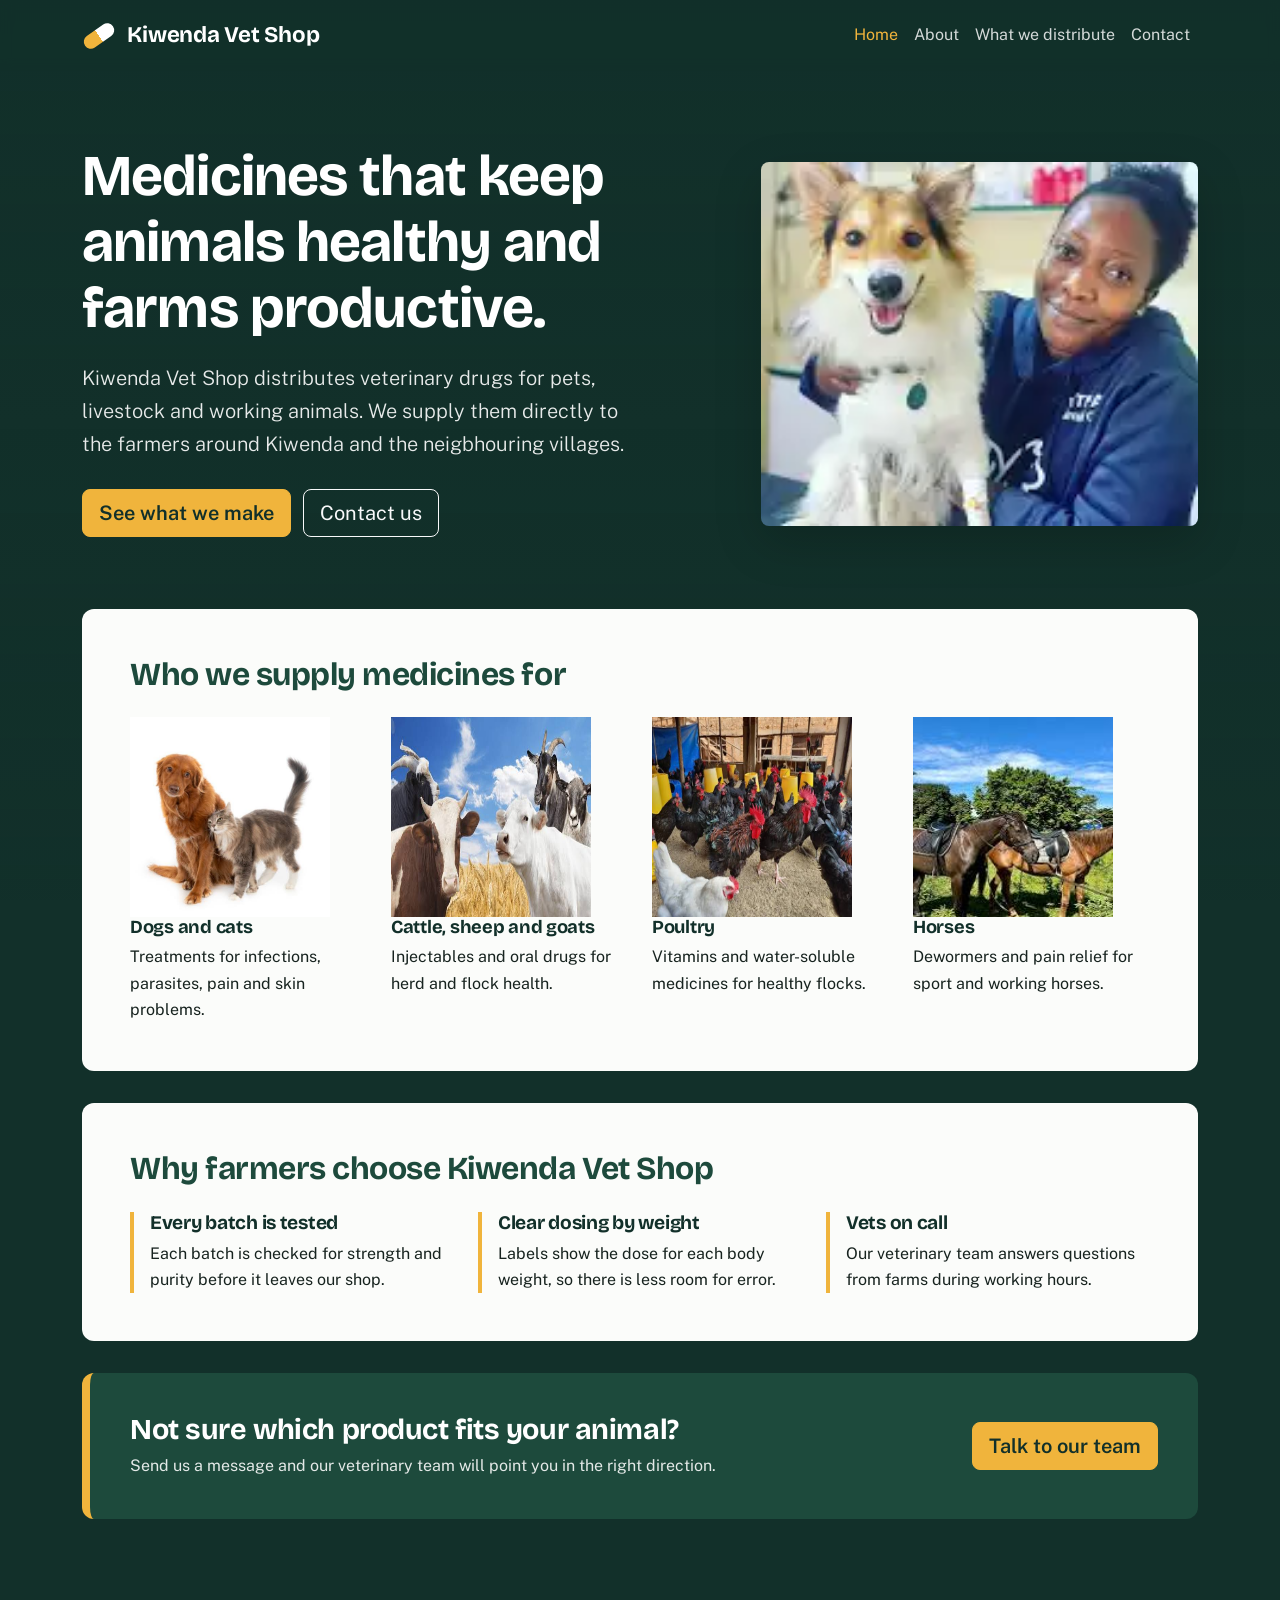
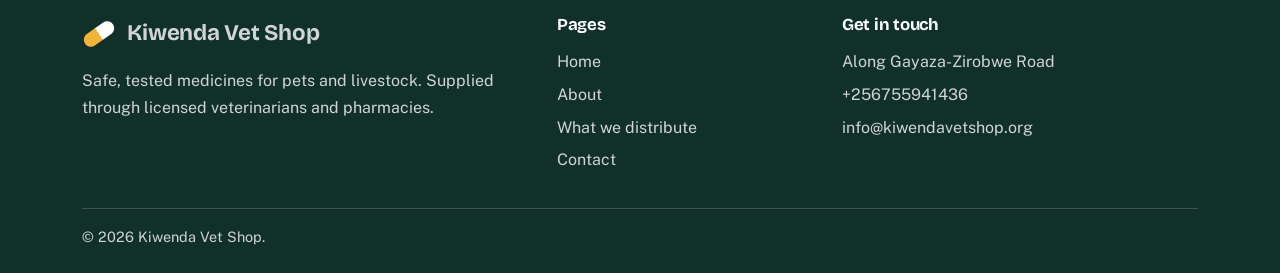
==== commit 8954e1d9: "pro" ====
--- a/index.html
+++ b/index.html
@@ -1,290 +1,156 @@
-<!doctype html>
+<!DOCTYPE html>
 <html lang="en">
-    <head>
-        <meta charset="utf-8">
-    <meta name="viewport" content="width=device-width,initial-scale=1">
-    <meta name="description" content="Thoughtfully formulated animal nutrition for healthier herds, flocks and farms.">
-    <meta property="og:title" content="Field & Flock — Better feed. Brighter futures.">
-    <meta property="og:description" content="Premium animal nutrition made with care. Explore our feed range.">
-    <title>Field & Flock — Better feed. Brighter futures.</title>
-    <link rel="preconnect" href="https://fonts.googleapis.com">
-    <link href="https://fonts.googleapis.com/css2?family=DM+Sans:wght@400;500;600;700&family=Manrope:wght@400;500;600;700;800&display=swap" rel="stylesheet">
-    <link rel="stylesheet" href="style.css">
+<head>
+  <meta charset="UTF-8">
+  <meta name="viewport" content="width=device-width, initial-scale=1">
+  <title>Home | Kiwenda Vet Shop</title>
+
+  <link rel="preconnect" href="https://fonts.googleapis.com">
+  <link rel="preconnect" href="https://fonts.gstatic.com" crossorigin>
+  <link href="https://fonts.googleapis.com/css2?family=Bricolage+Grotesque:wght@600;700&family=Public+Sans:wght@400;500;600&display=swap" rel="stylesheet">
+  <link href="https://cdn.jsdelivr.net/npm/bootstrap@5.3.3/dist/css/bootstrap.min.css" rel="stylesheet">
+  <link href="style.css" rel="stylesheet">
 </head>
 <body>
-    <div class="progress">
+
+  <nav class="navbar navbar-expand-lg site-nav sticky-top" data-bs-theme="dark">
+    <div class="container">
+      <a class="navbar-brand brand" href="index.html"><span class="capsule" aria-hidden="true"></span>Kiwenda Vet Shop</a>
+      <button class="navbar-toggler" type="button" data-bs-toggle="collapse" data-bs-target="#mainNav"
+              aria-controls="mainNav" aria-expanded="false" aria-label="Toggle navigation">
+        <span class="navbar-toggler-icon"></span>
+      </button>
+      <div class="collapse navbar-collapse" id="mainNav">
+        <ul class="navbar-nav ms-auto">
+          <li class="nav-item"><a class="nav-link active" aria-current="page" href="index.html">Home</a></li>
+          <li class="nav-item"><a class="nav-link" href="about.html">About</a></li>
+          <li class="nav-item"><a class="nav-link" href="products.html">What we distribute</a></li>
+          <li class="nav-item"><a class="nav-link" href="contact.html">Contact</a></li>
+        </ul>
+      </div>
+    </div>
+  </nav>
+
+  <main>
+    <header class="hero">
+      <div class="container">
+        <div class="row align-items-center g-5">
+          <div class="col-lg-7">
+            <h1>Medicines that keep animals healthy and farms productive.</h1>
+            <p class="lead">
+              Kiwenda Vet Shop distributes veterinary drugs for pets, livestock and working
+              animals. We supply them directly to the farmers around Kiwenda and the neigbhouring villages. 
+            </p>
+            <a href="products.html" class="btn btn-saffron btn-lg me-2 mb-2">See what we make</a>
+            <a href="contact.html" class="btn btn-outline-light btn-lg mb-2">Contact us</a>
+          </div>
+          <div class="col-lg-5">
+                 <img src="download.jpg" alt="Veterinarian examining a dog" width="500" height="400" class="img-fluid rounded-3 shadow-lg">
+          </div>
+        </div>
+      </div>
+    </header>
+
+    <div class="container pb-4">
+      <section class="panel-light">
+        <h2>Who we supply medicines for</h2>
+        <div class="row g-4">
+          <div class="col-6 col-lg-3">
+            <div class="species">
+              <img src="dog.jpg" alt="A dog and a cat" width="200" height="200">
+              <h3>Dogs and cats</h3>
+              <p>Treatments for infections, parasites, pain and skin problems.</p>
+            </div>
+          </div>
+          <div class="col-6 col-lg-3">
+            <div class="species">
+               <img src="cattle.jpg" alt="Cattle in a field" width="200" height="200">
+              <h3>Cattle, sheep and goats</h3>
+              <p>Injectables and oral drugs for herd and flock health.</p>
+            </div>
+          </div>
+          <div class="col-6 col-lg-3">
+            <div class="species">
+               <img src="chicken.jpg" alt="Chickens on a farm" width="200" height="200">
+              <h3>Poultry</h3>
+              <p>Vitamins and water-soluble medicines for healthy flocks.</p>
+            </div>
+          </div>
+          <div class="col-6 col-lg-3">
+            <div class="species">
+              <img src="horse.jpg" alt="A horse in a stable" width="200" height="200">
+              <h3>Horses</h3>
+              <p>Dewormers and pain relief for sport and working horses.</p>
+            </div>
+          </div>
+        </div>
+      </section>
+      <section class="panel-light">
+        <h2>Why farmers choose Kiwenda Vet Shop</h2>
+        <div class="row g-4">
+          <div class="col-md-4">
+            <div class="value">
+              <h3>Every batch is tested</h3>
+              <p>Each batch is checked for strength and purity before it leaves our shop.</p>
+            </div>
+          </div>
+          <div class="col-md-4">
+            <div class="value">
+              <h3>Clear dosing by weight</h3>
+              <p>Labels show the dose for each body weight, so there is less room for error.</p>
+            </div>
+          </div>
+          <div class="col-md-4">
+            <div class="value">
+              <h3>Vets on call</h3>
+              <p>Our veterinary team answers questions from farms during working hours.</p>
+            </div>
+          </div>
+        </div>
+      </section>
+      <section class="cta-strip">
+        <div class="row align-items-center g-3">
+          <div class="col-md-8">
+            <h2>Not sure which product fits your animal?</h2>
+            <p>Send us a message and our veterinary team will point you in the right direction.</p>
+          </div>
+          <div class="col-md-4 text-md-end">
+            <a href="contact.html" class="btn btn-saffron btn-lg">Talk to our team</a>
+          </div>
+        </div>
+      </section>
 
     </div>
-    <header>
-        <a class="logo" href="#home">
-            <span class="mark">✳
-</span> field<span>&
-</span>flock</a><button class="hamb" aria-label="Open menu">☰
+  </main>
+  <footer class="site-footer">
+    <div class="container">
+      <div class="row g-4">
+        <div class="col-md-5">
+          <a class="brand" href="index.html"><span class="capsule" aria-hidden="true"></span>Kiwenda Vet Shop</a>
+          <p class="mt-3 mb-0">Safe, tested medicines for pets and livestock. Supplied through licensed veterinarians and pharmacies.</p>
+        </div>
+        <div class="col-6 col-md-3">
+          <h2>Pages</h2>
+          <ul>
+            <li><a href="index.html">Home</a></li>
+            <li><a href="about.html">About</a></li>
+            <li><a href="products.html">What we distribute</a></li>
+            <li><a href="contact.html">Contact</a></li>
+          </ul>
+        </div>
+        <div class="col-6 col-md-4">
+          <h2>Get in touch</h2>
+          <ul>
+            <li>Along Gayaza-Zirobwe Road</li>
+            <li>+256755941436</li>
+            <li><a href="mailto:info@kiwendavetshop.org">info@kiwendavetshop.org</a></li>
+          </ul>
+        </div>
+      </div>
+      <div class="footer-bottom">&copy; 2026 Kiwenda Vet Shop.</div>
+    </div>
+  </footer>
 
-    </button>
-    <nav>
-        <a href="#about">Our story</a>
-        <a href="#products">What we make</a>
-        <a href="#quality">Our promise</a>
-        <a href="#journal">Field notes</a>
-        <a class="navcta" href="#contact">Talk to our team ↗</a>
-    </nav>
-</header>
-    <main>
-        <section class="hero" id="home">
-        <div class="shade">
-
-        </div>
-        <div class="hero-content">
-            <div class="eyebrow light">
-                <i>
-
-                </i> GOOD THINGS GROW HERE</div>
-                <h1>Better feed.<br>
-                    <em>Brighter futures.</em>
-                </h1>
-                <p>Thoughtful nutrition for the animals that nourish our world. Made with care, so every farm can grow with confidence.</p>
-                <div class="actions">
-                    <a class="button lime" href="#products">Find your feed <span>
-                        ↗</span>
-                    </a>
-                    <a class="textlink" href="#about">A little about us <span>↓
-
-                    </span>
-                </a>
-            </div>
-        </div>
-        <div class="hero-note">
-            <b>Rooted in good farming.</b>
-            <span>Made for what comes next.</span>
-        </div>
-        <div class="scroll">SCROLL TO EXPLORE <span>↓
-
-        </span>
-    </div>
-    <div class="hero-stamp">GROW<br>WITH<br>CARE <span>✳
-
-    </span>
-</div>
-</section>
-<section class="intro section" id="about">
-    <div class="intro-image">
-        <img loading="lazy" src="https://images.unsplash.com/photo-1516467508483-a7212febe31a?auto=format&fit=crop&w=1100&q=85" alt="Healthy cattle grazing in a green pasture">
-        <div class="image-tag">Good farming starts<br>with good nutrition.</div>
-    </div>
-    <div class="intro-copy">
-        <div class="eyebrow">
-            <i>
-
-            </i> A GOOD PLACE TO START</div>
-            <h2>We believe better<br>feed makes <em>better days.</em>
-            </h2>
-            <p>At Field & Flock, we make dependable animal feed for the people who put their heart into farming. Every blend starts with carefully selected ingredients and a simple belief: healthy animals help build thriving farms.</p>
-            <p>We’re a growing feed company, built around honest conversations, thoughtful nutrition and showing up for farmers, season after season.</p>
-            <a class="underlink" href="#quality">What we stand for <span>↗
-
-            </span>
-        </a>
-        <div class="values">
-            <div>
-                <b>01</b>
-                <span>Made with care</span>
-            </div>
-            <div>
-                <b>02</b>
-                <span>Grounded in science</span>
-            </div>
-            <div>
-                <b>03</b>
-                <span>Here for farmers</span>
-            </div></div>
-        </div>
-    </section>
-    <section class="products section" id="products">
-        <div class="section-head">
-            <div>
-                <div class="eyebrow">
-                    <i>
-
-                    </i> FEED FOR THE GOOD WORK</div>
-                    <h2>A good fit for<br>
-                        <em>every kind of farm.</em>
-                    </h2>
-                </div>
-                <a class="underlink" href="#contact">Need a hand choosing? <span>↗
-
-                </span>
-            </a>
-        </div>
-        <div class="filters">
-            <div class="chips">
-                <button class="chip selected" data-filter="all">Everything</button>
-                <button class="chip" data-filter="Poultry">Poultry</button>
-                <button class="chip" data-filter="Cattle">Cattle</button>
-                <button class="chip" data-filter="Pig">Pig</button>
-                <button class="chip" data-filter="Other">Other animals</button>
-            </div>
-            <input id="search" placeholder="Find a feed…" aria-label="Search feeds">
-        </div>
-        <div class="grid" id="grid">
-
-        </div>
-        <div class="catalog">
-            <span>Not sure where to begin? We’re happy to help.</span>
-            <a class="button dark" href="#contact">Ask our team <span>↗
-
-            </span>
-        </a>
-    </div>
-</section>
-<section class="manifesto" id="quality">
-    <div class="manifesto-image">
-
-    </div>
-    <div class="manifesto-copy">
-        <div class="eyebrow light"><i>
-
-        </i> OUR PROMISE</div><h2>Good feed.<br>Good people.<br>
-            <em>Good things ahead.</em>
-        </h2><p>Quality is more than a checklist. It’s the care we put into ingredient sourcing, the thought behind each formulation, and the relationship that continues long after delivery.</p>
-        <div class="promise-list">
-            <div>
-                <b>01</b>
-                <span>
-                    <strong>Ingredients with intention</strong>
-                    <small>We choose inputs with care and consistency in mind.</small>
-                </span>
-            </div>
-            <div>
-                <b>02</b>
-                <span>
-                    <strong>Nutrition that makes sense</strong>
-                    <small>Purposeful blends designed around animal needs.</small>
-                </span>
-            </div>
-            <div>
-                <b>03</b>
-                <span>
-                    <strong>People who pick up</strong>
-                    <small>Friendly support from people who understand farms.</small>
-                </span>
-            </div>
-        </div>
-        <small class="disclaimer">Product specifications and availability vary. Ask our team for current details.</small>
-    </div>
-</section>
-<section class="notes section" id="journal">
-    <div class="section-head">
-        <div>
-            <div class="eyebrow">
-                <i>
-
-                </i> FROM THE FIELD</div>
-                <h2>A few things we’ve<br><em>been thinking about.</em></h2>
-            </div><span class="quiet">A little know-how goes a long way.</span>
-        </div>
-        <div class="articles">
-            <article>
-                <img loading="lazy" src="https://images.unsplash.com/photo-1500382017468-9049fed747ef?auto=format&fit=crop&w=900&q=80" alt="Morning light over green farmland">
-                <span>ON THE FARM · 4 MIN READ</span>
-                <h3>Small routines that make feeding time count</h3>
-                <a href="#contact">Let’s talk good habits ↗</a></article><article>
-                    <img loading="lazy" src="https://images.unsplash.com/photo-1546445317-29f4545e9d53?auto=format&fit=crop&w=900&q=80" alt="Chickens in a sunny farmyard">
-                    <span>POULTRY · 3 MIN READ</span>
-                    <h3>What to keep in mind as your flock grows</h3>
-                    <a href="#contact">Ask us about your flock ↗</a>
-                </article>
-                <article>
-                    <img loading="lazy" src="https://images.unsplash.com/photo-1523742811257-3f854b7f1c1e?auto=format&fit=crop&w=900&q=80" alt="Farmer tending to crops">
-                    <span>GOOD GROWING · 5 MIN READ</span>
-                    <h3>Getting to know what’s in the feed bag</h3>
-                    <a href="#contact">We’re here to help ↗</a>
-                </article>
-            </div>
-        </section>
-        <section class="quote section" id="contact"><div class="quote-copy">
-            <div class="eyebrow light"><i>
-
-            </i> LET’S GROW SOMETHING GOOD</div>
-            <h2>A question, an order,<br>or just <em>a hello?</em>
-            </h2><p>Tell us a little about your farm and what you’re looking for. A real person from our team will be in touch.</p>
-            <div class="contact-lines">
-                <a href="tel:+10000000000">↗ &nbsp; Call our team</a>
-                <a href="mailto:hello@fieldandflock.example">↗ &nbsp; Email our team</a>
-            </div>
-        </div>
-        <form id="quote-form">
-            <label>Your name<input name="name" required placeholder="e.g. Alex Morgan">
-            </label>
-            <label>Email or phone<input name="reply" required placeholder="How can we reach you?">
-            </label>
-            <label>What are you looking for?<select name="interest"><option>Help choosing a feed</option>
-                <option>Poultry feed</option><option>Cattle feed</option>
-                <option>Pig feed</option>
-                <option>Other animal feed</option>
-                <option>Something else</option>
-            </select>
-        </label>
-        <label>A little more about it<textarea name="message" rows="3" placeholder="Farm, quantity, questions — anything helps.">
-        </textarea>
-    </label>
-    <button class="button lime" type="submit">Send an enquiry <span>↗
-    </span>
-</button>
-<div class="form-status" aria-live="polite">This demo form isn’t connected yet. Please email or call our team directly.</div>
-</form>
-</section>
-</main>
-<footer>
-    <div class="footer-main">
-        <div>
-            <a class="logo footlogo" href="#home">
-                <span class="mark">✳
-
-                </span> field<span>&
-
-                </span>flock</a>
-                <p>Good feed for the animals<br>that make a world of difference.</p>
-            </div>
-            <div><b>TAKE A LOOK</b>
-                <a href="#about">Our story</a>
-                <a href="#products">Our feeds</a>
-                <a href="#quality">Our promise</a>
-            </div>
-            <div>
-                <b>GET IN TOUCH</b>
-                <a href="mailto:hello@fieldandflock.example">hello@fieldandflock.example</a>
-                <a href="tel:+10000000000">Call our team</a>
-                <a href="#contact">Send an enquiry</a>
-            </div>
-            <div class="foot-note">Good things<br>grow together. <span>✳
-
-            </span>
-        </div>
-    </div>
-    <div class="footer-bottom">
-        <span>© 2026 Field & Flock. Made for the good work.</span>
-        <span>Product details are illustrative. Contact us for verified specifications.</span>
-    </div>
-    </footer>
-    <a class="whatsapp" href="https://wa.me/10000000000?text=Hello%2C%20I%20would%20like%20to%20know%20more%20about%20your%20animal%20feeds%20and%20product%20prices." target="_blank" rel="noopener" aria-label="Chat on WhatsApp">✆
-
-    </a>
-    <button class="top" aria-label="Back to top">↑
-
-    </button>
-    <div class="modal" id="modal" aria-hidden="true">
-        <div class="modal-box">
-            <button class="close" aria-label="Close">×
-
-            </button>
-            <div id="modal-body">
-
-            </div>
-        </div>
-    </div>
-    <script src="script.js">
-
-    </script>
-    </body>
-    </html>
+  <script src="https://cdn.jsdelivr.net/npm/bootstrap@5.3.3/dist/js/bootstrap.bundle.min.js"></script>
+</body>
+</html>
